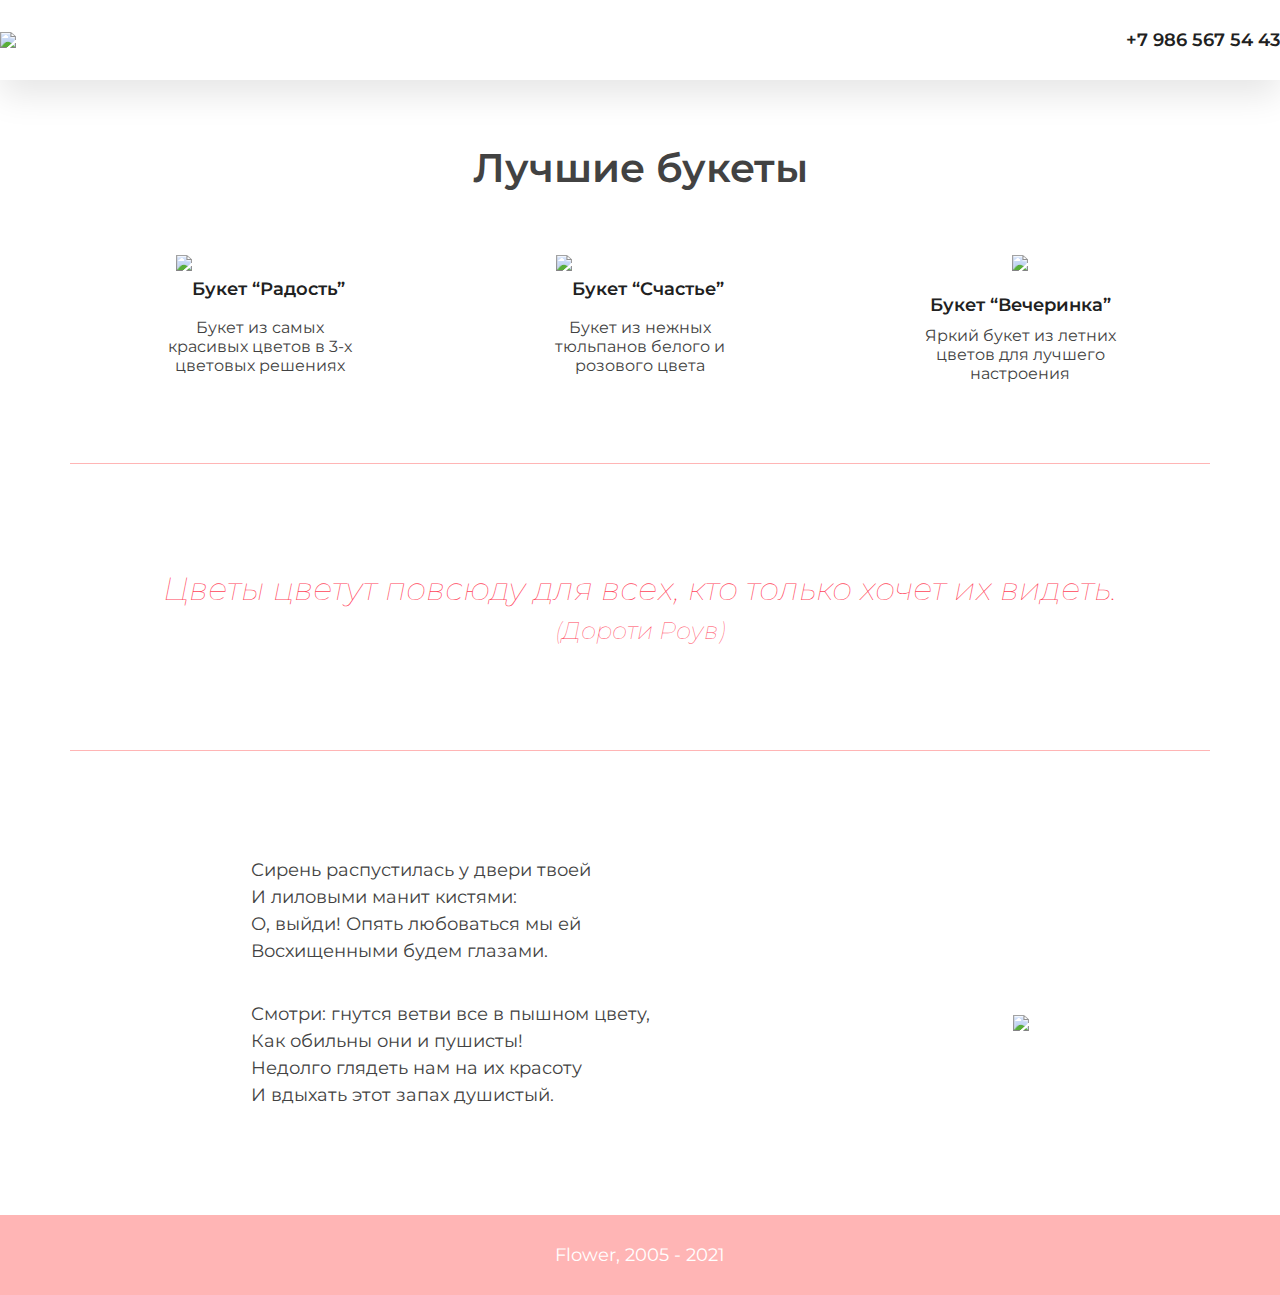
==== lesson2/Homework/index.html @ 0ef1df68 "Task site flowers" ====
<!DOCTYPE html>
<html lang="en">
  <head>
    <meta charset="UTF-8" />
    <meta http-equiv="X-UA-Compatible" content="IE=edge" />
    <meta name="viewport" content="width=device-width, initial-scale=1.0" />
    <title>Flower</title>
    <link rel="stylesheet" href="style.css" />
    <link rel="preconnect" href="https://fonts.googleapis.com" />
    <link rel="preconnect" href="https://fonts.gstatic.com" crossorigin />
    <link
      href="https://fonts.googleapis.com/css2?family=Montserrat:ital,wght@0,400;0,600;1,300&display=swap"
      rel="stylesheet"
    />
  </head>
  <body>
    <div class="container">
      <!-- Хэдер -->
      <header>
        <img src="./img/logo.png" />
        <div class="contact">+7 986 567 54 43</div>
      </header>

      <div class="content">
        <!-- Первый блок страницы -->
        <section class="blok1">
          <h1 class="title">Лучшие букеты</h1>

          <div class="section">
            <!-- Первый блок страницы первый букет -->
            <div class="section-item">
              <img src="./img/flower.png" />
              <p class="section-item-title">Букет “Радость”</p>
              <p class="section-item-text">
                Букет из самых красивых цветов в 3-х цветовых решениях
              </p>
            </div>

            <!-- Первый блок страницы второй букет -->
            <div class="section-item">
              <img src="./img/tulip.png" />
              <p class="section-item-title">Букет “Счастье”</p>
              <p class="section-item-text">
                Букет из нежных тюльпанов белого и розового цвета
              </p>
            </div>

            <!-- Первый блок страницы третий букет -->
            <div class="section-item">
              <img src="./img/pink-cosmos.png" />
              <p class="section-item-title">Букет “Вечеринка”</p>
              <p class="section-item-text">
                Яркий букет из летних цветов для лучшего настроения
              </p>
            </div>
          </div>
        </section>

        <hr />

        <!-- Второй блок страницы -->
        <section class="blok2">
          <p class="section-quote">
            Цветы цветут повсюду для всех, кто только хочет их видеть.
          </p>
          <p class="section-quote-author">(Дороти Роув)</p>
        </section>

        <hr />

        <!-- Третий блок страницы -->
        <section class="blok3">
          <div class="section-poem">
            <p>
              Сирень распустилась у двери твоей <br />
              И лиловыми манит кистями: <br />
              О, выйди! Опять любоваться мы ей <br />
              Восхищенными будем глазами.
            </p>
            <p>
              Смотри: гнутся ветви все в пышном цвету, <br />
              Как обильны они и пушисты! <br />
              Недолго глядеть нам на их красоту <br />
              И вдыхать этот запах душистый.
            </p>
          </div>
          <img class="flowers" src="./img/img_flowers.png" />
        </section>
      </div>
      <!-- class="content" -->

      <!-- Футер  -->
      <footer>
        <div>Flower, 2005 - 2021</div>
      </footer>
    </div>
    <!-- class="container" -->
  </body>
</html>
---- lesson2/Homework/style.css ----
body {
    margin: 0 auto;
}
/* .container { */
    /* display: flex; */
    /* width: 1140px; */
    /* margin: 0 auto; */
    /* flex-direction: column; */
/* } */
header {
    display: flex;
    justify-content: space-between;
    align-items: center;
    height: 80px;
    box-shadow: 0px 15px 35px 0px #0000001A;
}
.content {
    display: flex;
    width: 1140px;
    margin: 0 auto;
    flex-direction: column;
}
.contact {
    /* font-family: Montserrat; */
    /* font-size: 18px; */
    /* font-weight: 600; */
    font: 600 18px Montserrat;
    color: #212121;
}
h1 {
    display: flex;
    justify-content: center;
    margin: 0;
    padding: 63px 0px 63px 0px;
    font-size: 40px;
    font: 600 40px Montserrat;
    color: #424242;
}
.section {
    display: flex;
    justify-content: space-around;
    padding-bottom: 80px;
}
.section-item {
    display: flex;
    flex-wrap: wrap;
    justify-content: center;
    align-items: flex-start;
    width: 196px;
}
.section-item-title {
    margin: 0;
    padding-top: 23px;
    font: 600 18px Montserrat;
    color: #212121;
}
.section-item-text {
    margin: 0;
    padding-top: 10px;
    text-align: center;
    font: normal 16px Montserrat;
    color: #424242;
}
hr {
    margin: 0;
    border: none;
    color: #FFB5B5;
    height: 1px;
    background-color: #FFB5B5;
}
.blok2 {
    display: flex;
    justify-content: center;
    align-items: center;
    flex-flow: column wrap;
    padding: 101px 0px 101px 0px;
    color: #FF445A;
}
.section-quote {
    margin: 0;
    font: lighter italic 32px/48px Montserrat;
}
.section-quote-author {
    margin: 0;
    font: lighter italic 24px/36px Montserrat;
}
.blok3 {
    display: flex;
    justify-content: space-around;
    align-items: center;
}
.section-poem {
    display: flex;
    flex-direction: column;
    color: #424242;
    font: normal 18px/27px Montserrat;
    padding: 88px 0px 88px 0px;   
}
.flowers {
    padding-top: 79px;
}
footer {
    display: flex;
    justify-content: center;
    align-items: center;
    height: 80px;
    background-color: #FFB5B5;
    color: #fff;
    font: normal 18px/27px Montserrat;
}
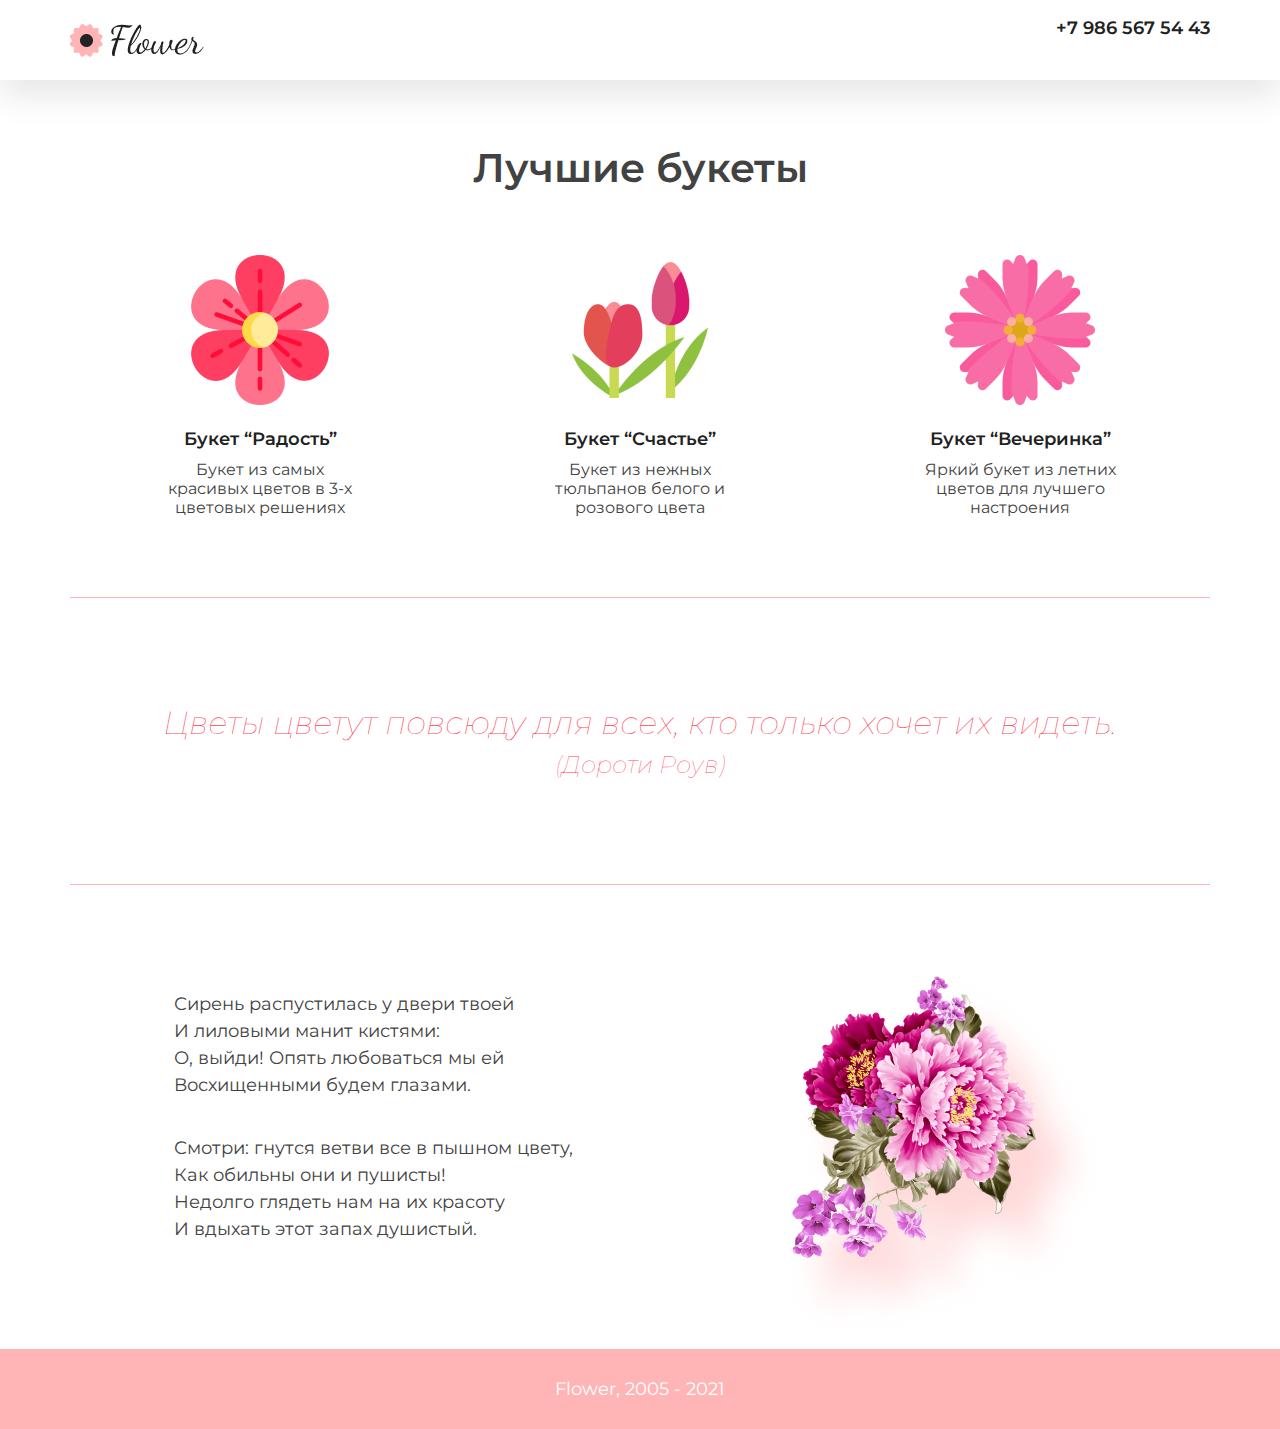
==== commit f12da75d: "add images" ====
--- a/lesson2/Homework/index.html
+++ b/lesson2/Homework/index.html
@@ -17,8 +17,10 @@
     <div class="container">
       <!-- Хэдер -->
       <header>
-        <img src="./img/logo.png" />
-        <div class="contact">+7 986 567 54 43</div>
+        <div class="headerContent">
+          <img src="./img/logo.png" />
+          <div class="contact">+7 986 567 54 43</div>
+        </div>
       </header>
 
       <div class="content">
--- a/lesson2/Homework/style.css
+++ b/lesson2/Homework/style.css
@@ -9,10 +9,15 @@
 /* } */
 header {
     display: flex;
-    justify-content: space-between;
+    justify-content: center;
     align-items: center;
     height: 80px;
     box-shadow: 0px 15px 35px 0px #0000001A;
+}
+.headerContent {
+    width: 1140px;
+    display: flex;
+    justify-content: space-between;
 }
 .content {
     display: flex;
